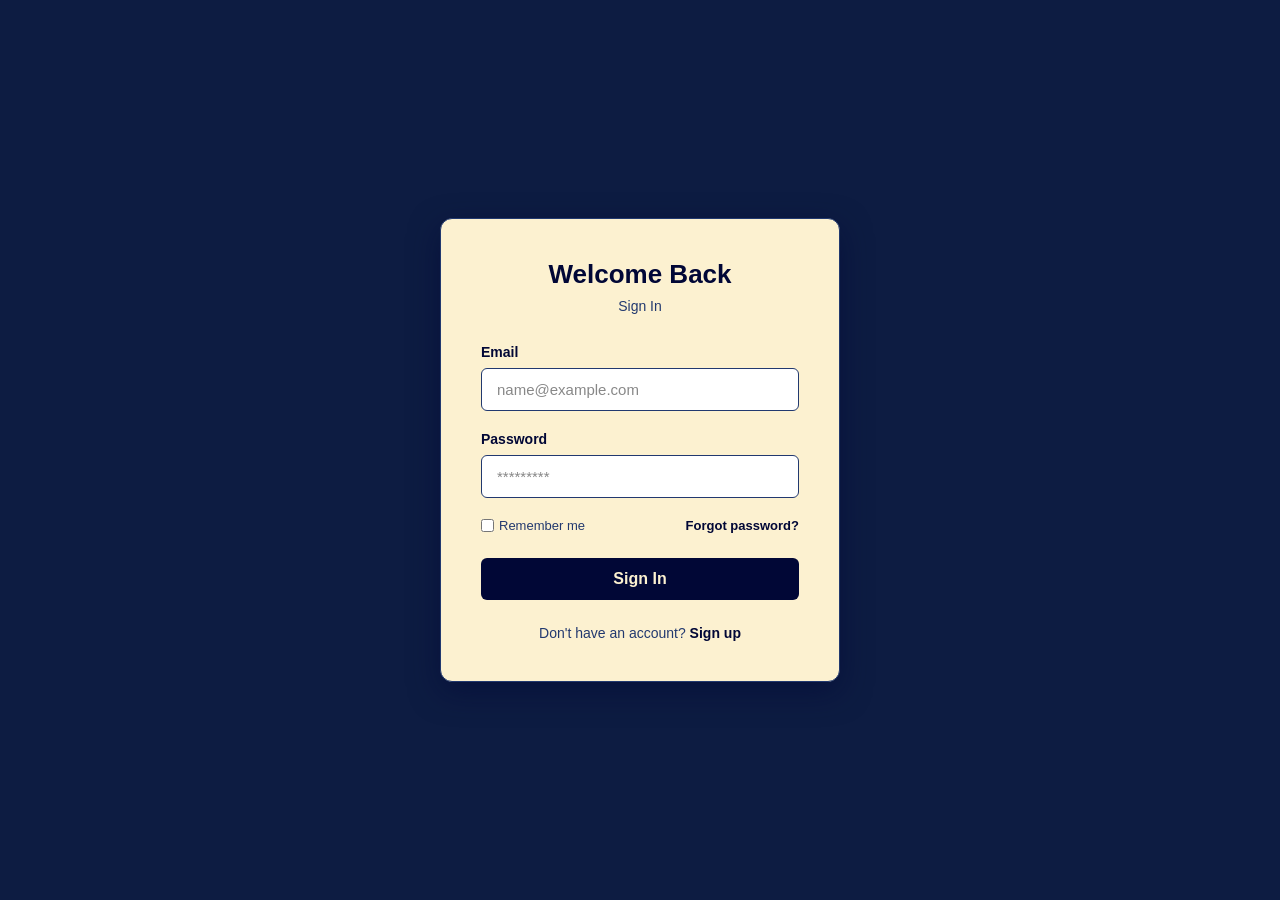
==== login.html @ d39bdec0 "login page update" ====
<!DOCTYPE html>
<html lang="en">
<head>
    <meta charset="UTF-8">
    <meta name="viewport" content="width=device-width, initial-scale=1.0">
    <title>Login page</title>
    <link rel="stylesheet" href="style.css">
</head>
<body>
    <div class="login-container">
    <div class="login-header">
        <h2>Welcome Back</h2>
        <p> Sign In</p>
    </div>
    
    <div class="message"></div>

    <form>
        <div class="input">
            <label for="email">Email</label>
            <input type="email" id="loginEmail" placeholder="name@example.com" required>
        </div>
        
        <div class="input">
            <label for="password">Password</label>
            <input type="password" id="loginPassword" placeholder="*********" required>
        </div>
        
        <div class="options">
            <label>
                <input type="checkbox" id="loginRemember"> Remember me
            </label>
            <a href="#">Forgot password?</a>
        </div>
        
        <button type="submit" class="login-btn">Sign In</button>
    </form>
    
    <div class="register-link">
        Don't have an account? <a href="#">Sign up</a>
    </div>
</div>

    
</body>
</html>
---- style.css ----
* {
    box-sizing: border-box;
    margin: 0;
    padding: 0;
    font-family: Arial, Helvetica, sans-serif;
}

body {
    background-color: #0D1C42;
    display: flex;
    justify-content: center;
    align-items: center;
    height: 100vh;
    color: #0e0e0e;
}

.login-container {
    background-color: #FCF1D0;
    padding: 40px;
    border-radius: 12px;
    box-shadow: 0 10px 30px rgba(1, 7, 54, 0.5);
    width: 100%;
    max-width: 400px;
    border: 1px solid #22396F;
}

.login-header {
    text-align: center;
    margin-bottom: 30px;
}

.login-header h2 {
    color: #010736;
    font-size: 26px;
    margin-bottom: 8px;
    font-weight: bold;
}

.login-header p {
    color: #22396F;
    font-size: 14px;
}

.input {
    margin-bottom: 20px;
}

.input label {
    display: block;
    margin-bottom: 8px;
    color: #010736;
    font-size: 14px;
    font-weight: bold;
}

.input input {
    width: 100%;
    padding: 12px 15px;
    background-color: #ffffff;
    border: 1px solid #22396F;
    border-radius: 6px;
    color: #010736;
    font-size: 15px;
}

.input input::placeholder {
    color: #888888;
}

.input input:focus {
    outline: none;
    border-color: #010736;
    box-shadow: 0 0 5px rgba(1, 7, 54, 0.3);
}

.options {
    display: flex;
    justify-content: space-between;
    align-items: center;
    margin-bottom: 25px;
    font-size: 13px;
    color: #22396F;
}

.options label {
    display: flex;
    align-items: center;
    gap: 5px;
    cursor: pointer;
}



.options a {
    color: #010736;
    text-decoration: none;
    font-weight: bold;
}

.options a:hover {
    text-decoration: underline;
}

.login-btn {
    width: 100%;
    padding: 12px;
    background-color: #010736;
    border: none;
    border-radius: 6px;
    color: #FCF1D0;
    font-size: 16px;
    font-weight: bold;
    cursor: pointer;
    transition: background-color 0.2s;
}

.login-btn:hover {
    background-color: #22396F;
}

.register-link {
    text-align: center;
    margin-top: 25px;
    font-size: 14px;
    color: #22396F;
}

.register-link a {
    color: #010736;
    text-decoration: none;
    font-weight: bold;
}

.register-link a:hover {
    text-decoration: underline;
}
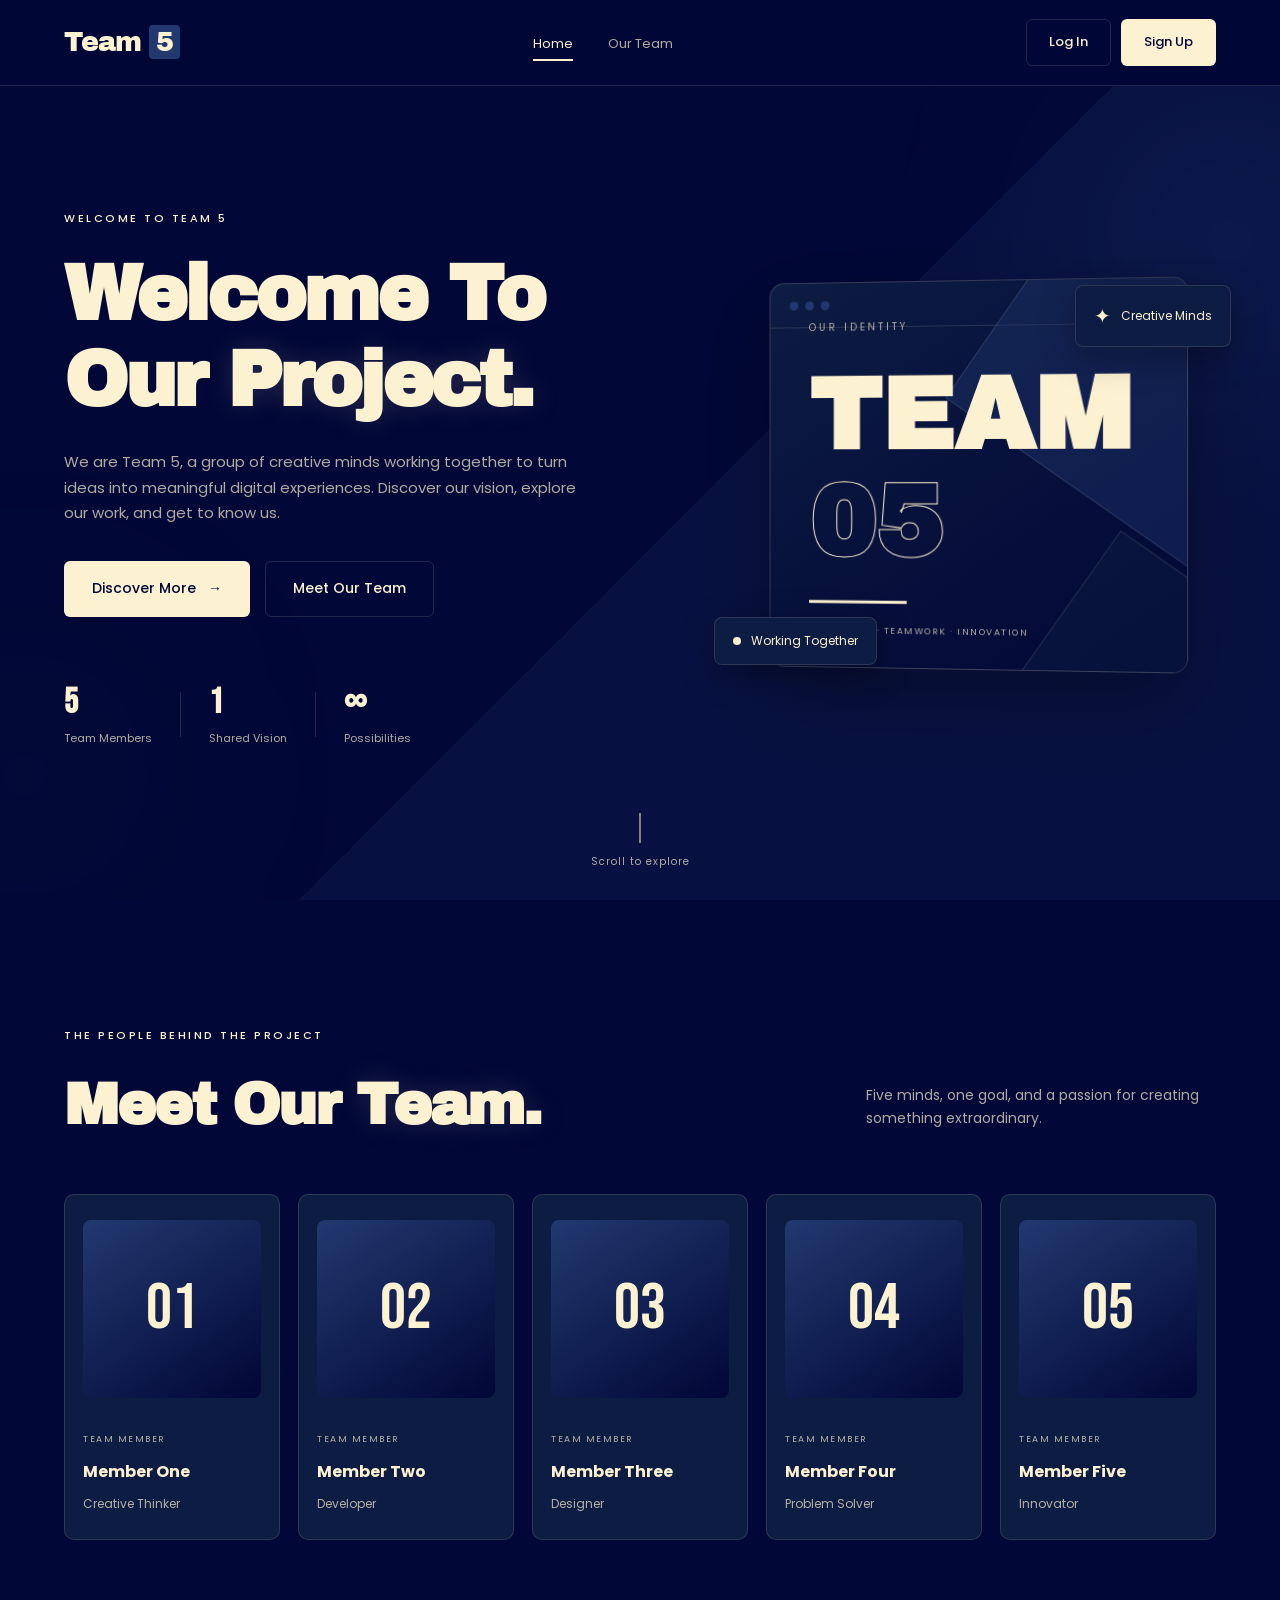
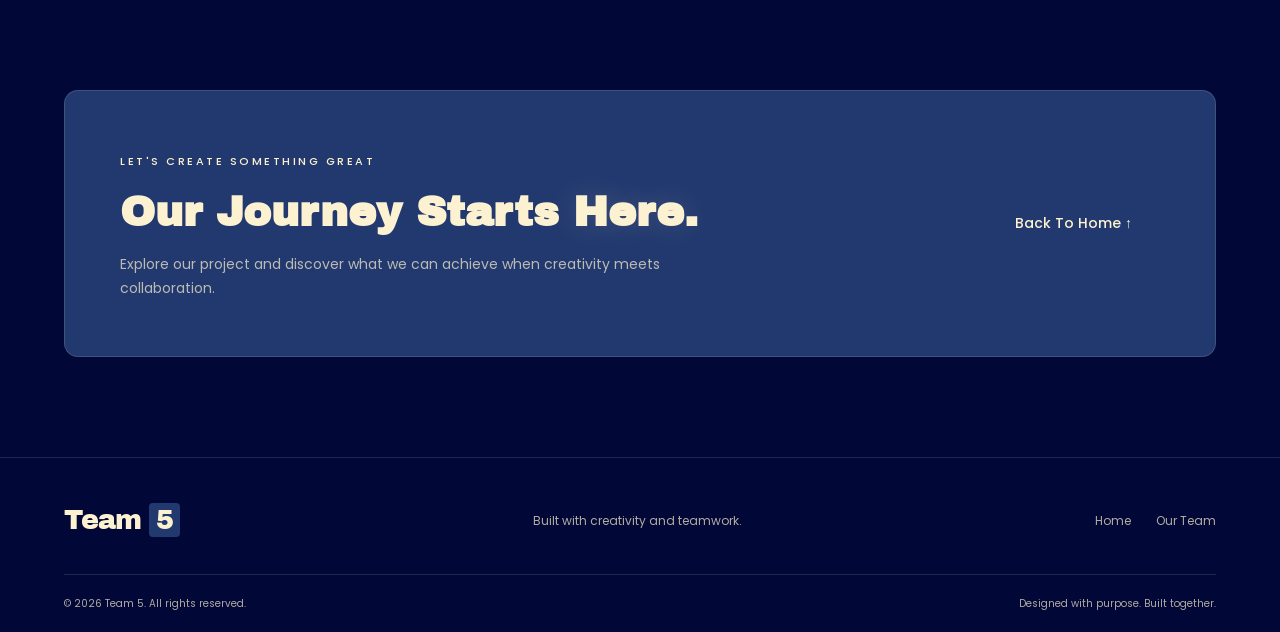
==== commit 8359def4: "Resolve the conflicte" ====
--- a/login.html
+++ b/login.html
@@ -1,46 +1,274 @@
-<!DOCTYPE html>
+
+<!doctype html>
 <html lang="en">
-<head>
-    <meta charset="UTF-8">
-    <meta name="viewport" content="width=device-width, initial-scale=1.0">
-    <title>Login page</title>
-    <link rel="stylesheet" href="style.css">
-</head>
-<body>
-    <div class="login-container">
-    <div class="login-header">
-        <h2>Welcome Back</h2>
-        <p> Sign In</p>
-    </div>
-    
-    <div class="message"></div>
-
-    <form>
-        <div class="input">
-            <label for="email">Email</label>
-            <input type="email" id="loginEmail" placeholder="name@example.com" required>
-        </div>
-        
-        <div class="input">
-            <label for="password">Password</label>
-            <input type="password" id="loginPassword" placeholder="*********" required>
-        </div>
-        
-        <div class="options">
-            <label>
-                <input type="checkbox" id="loginRemember"> Remember me
-            </label>
-            <a href="#">Forgot password?</a>
-        </div>
-        
-        <button type="submit" class="login-btn">Sign In</button>
-    </form>
-    
-    <div class="register-link">
-        Don't have an account? <a href="#">Sign up</a>
-    </div>
-</div>
-
-    
-</body>
+  <head>
+    <meta charset="UTF-8" />
+    <meta name="viewport" content="width=device-width, initial-scale=1.0" />
+
+    <title>Team 5 | Home</title>
+
+    <link rel="preconnect" href="https://fonts.googleapis.com" />
+    <link rel="preconnect" href="https://fonts.gstatic.com" crossorigin />
+
+    <link
+      href="https://fonts.googleapis.com/css2?family=Archivo+Black&family=Bebas+Neue&family=Poppins:wght@300;400;500;600;700&display=swap"
+      rel="stylesheet"
+    />
+
+    <link rel="stylesheet" href="css/style.css" />
+  </head>
+
+  <body>
+    <!-- HEADER -->
+    <header class="header">
+      <nav class="navbar container">
+        <a href="#home" class="logo">
+          Team <span>5</span>
+        </a>
+
+        <ul class="nav-links">
+          <li><a href="#home" class="active">Home</a></li>
+          <li><a href="#team">Our Team</a></li>
+        </ul>
+
+        <div class="nav-buttons">
+          <a href="#" class="btn btn-outline">Log In</a>
+          <a href="#" class="btn btn-primary">Sign Up</a>
+        </div>
+      </nav>
+    </header>
+
+    <!-- MAIN -->
+    <main>
+      <!-- HOME SECTION -->
+      <section class="hero" id="home">
+        <div class="hero-bg-circle circle-one"></div>
+        <div class="hero-bg-circle circle-two"></div>
+
+        <div class="hero-content container">
+          <div class="hero-text">
+            <span class="section-tag">WELCOME TO TEAM 5</span>
+
+            <h1>
+              Welcome To<br />
+              Our <span>Project.</span>
+            </h1>
+
+            <p>
+              We are Team 5, a group of creative minds working together
+              to turn ideas into meaningful digital experiences.
+              Discover our vision, explore our work, and get to know us.
+            </p>
+
+            <div class="hero-actions">
+              <a href="#about" class="btn btn-primary btn-large">
+                Discover More <span>→</span>
+              </a>
+
+              <a href="#team" class="btn btn-outline btn-large">
+                Meet Our Team
+              </a>
+            </div>
+
+            <div class="hero-stats">
+              <div class="stat">
+                <h3>5</h3>
+                <p>Team Members</p>
+              </div>
+
+              <div class="stat-divider"></div>
+
+              <div class="stat">
+                <h3>1</h3>
+                <p>Shared Vision</p>
+              </div>
+
+              <div class="stat-divider"></div>
+
+              <div class="stat">
+                <h3>∞</h3>
+                <p>Possibilities</p>
+              </div>
+            </div>
+          </div>
+
+          <div class="hero-visual">
+            <div class="visual-card">
+              <div class="visual-top">
+                <span></span>
+                <span></span>
+                <span></span>
+              </div>
+
+              <div class="visual-content">
+                <span class="visual-label">OUR IDENTITY</span>
+                <h2>TEAM<br /><span>05</span></h2>
+                <div class="visual-line"></div>
+                <p>CREATIVITY · TEAMWORK · INNOVATION</p>
+              </div>
+
+              <div class="visual-decoration decoration-one"></div>
+              <div class="visual-decoration decoration-two"></div>
+            </div>
+
+            <div class="floating-badge badge-top">
+              <span class="badge-icon">✦</span>
+              Creative Minds
+            </div>
+
+            <div class="floating-badge badge-bottom">
+              <span class="badge-dot"></span>
+              Working Together
+            </div>
+          </div>
+        </div>
+
+        <a href="#about" class="scroll-indicator">
+          <span></span>
+          Scroll to explore
+        </a>
+      </section>
+
+      <!--  ABOUT US SECTION 
+      <section class="about section-padding" id="about">
+        <div class="container">
+          <div class="section-heading">
+            <span class="section-tag">GET TO KNOW US</span>
+            <h2>More Than A Team.<br /><span>A Shared Vision.</span></h2>
+            <p>
+              Every great project starts with a great team.
+              We bring together different perspectives, creative
+              thinking, and a shared passion for building something
+              meaningful.
+            </p>
+          </div>
+
+          <div class="about-grid">
+            <div class="about-main-card">
+              <span class="card-number">01 / WHO WE ARE</span>
+              <div class="about-symbol">✦</div>
+              <h3>We Are Team 5</h3>
+              <p>
+                We are a team of passionate individuals who believe
+                that collaboration and creativity can turn ambitious
+                ideas into real results. Our project represents our
+                skills, dedication, and commitment to learning.
+              </p>
+            </div>
+
+            <div class="about-side-cards">
+              <div class="about-card">
+                <span class="card-number">02 / OUR MISSION</span>
+                <h3>Creating With Purpose.</h3>
+                <p>
+                  To create useful, thoughtful, and engaging digital
+                  experiences through teamwork and innovation.
+                </p>
+              </div>
+
+              <div class="about-card">
+                <span class="card-number">03 / OUR VISION</span>
+                <h3>Building What's Next.</h3>
+                <p>
+                  To grow our skills, embrace new challenges, and
+                  transform our ideas into solutions that matter.
+                </p>
+              </div>
+            </div>
+          </div>
+        </div>
+      </section> -->
+
+      <!-- OUR TEAM SECTION -->
+      <section class="team section-padding" id="team">
+        <div class="container">
+          <div class="team-heading">
+            <div>
+              <span class="section-tag">THE PEOPLE BEHIND THE PROJECT</span>
+              <h2>Meet Our <span>Team.</span></h2>
+            </div>
+
+            <p>
+              Five minds, one goal, and a passion for creating
+              something extraordinary.
+            </p>
+          </div>
+
+          <div class="team-grid">
+            <div class="team-card">
+              <div class="team-avatar">01</div>
+              <span class="team-role">TEAM MEMBER</span>
+              <h3>Member One</h3>
+              <p>Creative Thinker</p>
+            </div>
+
+            <div class="team-card">
+              <div class="team-avatar">02</div>
+              <span class="team-role">TEAM MEMBER</span>
+              <h3>Member Two</h3>
+              <p>Developer</p>
+            </div>
+
+            <div class="team-card">
+              <div class="team-avatar">03</div>
+              <span class="team-role">TEAM MEMBER</span>
+              <h3>Member Three</h3>
+              <p>Designer</p>
+            </div>
+
+            <div class="team-card">
+              <div class="team-avatar">04</div>
+              <span class="team-role">TEAM MEMBER</span>
+              <h3>Member Four</h3>
+              <p>Problem Solver</p>
+            </div>
+
+            <div class="team-card">
+              <div class="team-avatar">05</div>
+              <span class="team-role">TEAM MEMBER</span>
+              <h3>Member Five</h3>
+              <p>Innovator</p>
+            </div>
+          </div>
+        </div>
+      </section>
+
+      <!-- CALL TO ACTION -->
+      <section class="cta-section">
+        <div class="container cta-box">
+          <div>
+            <span class="section-tag">LET'S CREATE SOMETHING GREAT</span>
+            <h2>Our Journey Starts <span>Here.</span></h2>
+            <p>
+              Explore our project and discover what we can achieve
+              when creativity meets collaboration.
+            </p>
+          </div>
+
+          <a href="#home" class="btn btn-light btn-large">
+            Back To Home ↑
+          </a>
+        </div>
+      </section>
+    </main>
+
+    <!-- FOOTER -->
+    <footer class="footer">
+      <div class="container footer-content">
+        <a href="#home" class="logo">Team <span>5</span></a>
+
+        <p>Built with creativity and teamwork.</p>
+
+        <div class="footer-links">
+          <a href="#home">Home</a>
+          <a href="#team">Our Team</a>
+        </div>
+      </div>
+
+      <div class="container footer-bottom">
+        <p>© 2026 Team 5. All rights reserved.</p>
+        <p>Designed with purpose. Built together.</p>
+      </div>
+    </footer>
+  </body>
 </html>
--- a/css/style.css
+++ b/css/style.css
@@ -0,0 +1,959 @@
+
+/* ==============================
+   TEAM 5 — DESIGN SYSTEM
+============================== */
+
+:root {
+  --bg-color: #010736;
+  --second-color: #0d1c42;
+  --third-color: #22396f;
+  --font-color: #fcf1d0;
+
+  --border-color: rgba(252, 241, 208, 0.13);
+  --muted-color: rgba(252, 241, 208, 0.7);
+  --transition: 0.3s ease;
+}
+
+/* RESET */
+
+* {
+  margin: 0;
+  padding: 0;
+  box-sizing: border-box;
+  scroll-behavior: smooth;
+}
+
+body {
+  background: var(--bg-color);
+  color: var(--font-color);
+  font-family: "Poppins", sans-serif;
+  line-height: 1.7;
+  overflow-x: hidden;
+}
+
+a {
+  text-decoration: none;
+  color: inherit;
+}
+
+ul {
+  list-style: none;
+}
+
+.container {
+  width: min(1200px, 90%);
+  margin: 0 auto;
+}
+
+.section-padding {
+  padding: 120px 0;
+}
+
+/* ==============================
+   BUTTONS
+============================== */
+
+.btn {
+  display: inline-flex;
+  align-items: center;
+  justify-content: center;
+  gap: 12px;
+  padding: 11px 22px;
+  border: 1px solid transparent;
+  border-radius: 6px;
+  font-size: 13px;
+  font-weight: 500;
+  cursor: pointer;
+  transition: var(--transition);
+}
+
+.btn-primary {
+  background: var(--font-color);
+  color: var(--bg-color);
+}
+
+.btn-primary:hover {
+  background: var(--third-color);
+  color: var(--font-color);
+  border-color: var(--font-color);
+  transform: translateY(-3px);
+  box-shadow: 0 8px 25px rgba(0, 0, 0, 0.25);
+}
+
+.btn-outline {
+  border-color: var(--border-color);
+  color: var(--font-color);
+}
+
+.btn-outline:hover {
+  background: var(--third-color);
+  border-color: var(--font-color);
+  transform: translateY(-3px);
+}
+
+.btn-large {
+  padding: 15px 27px;
+  font-size: 14px;
+}
+
+/* ==============================
+   HEADER & NAVIGATION
+============================== */
+
+.header {
+  position: fixed;
+  top: 0;
+  left: 0;
+  width: 100%;
+  z-index: 1000;
+  background: rgba(1, 7, 54, 0.92);
+  backdrop-filter: blur(15px);
+  border-bottom: 1px solid var(--border-color);
+}
+
+.navbar {
+  min-height: 85px;
+  display: flex;
+  justify-content: space-between;
+  align-items: center;
+  gap: 30px;
+}
+
+.logo {
+  font-family: "Archivo Black", sans-serif;
+  font-size: 27px;
+  white-space: nowrap;
+  letter-spacing: -1px;
+}
+
+.logo span {
+  color: var(--font-color);
+  background: var(--third-color);
+  padding: 2px 7px;
+  border-radius: 4px;
+}
+
+.nav-links {
+  display: flex;
+  align-items: center;
+  gap: 35px;
+}
+
+.nav-links a {
+  font-size: 13px;
+  color: var(--muted-color);
+  transition: var(--transition);
+  position: relative;
+}
+
+.nav-links a::after {
+  content: "";
+  position: absolute;
+  bottom: -8px;
+  left: 0;
+  width: 0;
+  height: 2px;
+  background: var(--font-color);
+  transition: var(--transition);
+}
+
+.nav-links a:hover,
+.nav-links a.active {
+  color: var(--font-color);
+}
+
+.nav-links a:hover::after,
+.nav-links a.active::after {
+  width: 100%;
+}
+
+.nav-buttons {
+  display: flex;
+  gap: 10px;
+}
+
+/* ==============================
+   HOME / HERO
+============================== */
+
+.hero {
+  min-height: 100vh;
+  padding: 150px 0 100px;
+  display: flex;
+  align-items: center;
+  position: relative;
+  overflow: hidden;
+  background:
+    linear-gradient(
+      135deg,
+      transparent 55%,
+      rgba(34, 57, 111, 0.2) 55%
+    ),
+    var(--bg-color);
+}
+
+.hero-content {
+  display: grid;
+  grid-template-columns: 1.1fr 0.9fr;
+  align-items: center;
+  gap: 80px;
+  position: relative;
+  z-index: 2;
+}
+
+.section-tag {
+  display: inline-block;
+  font-size: 11px;
+  font-weight: 500;
+  letter-spacing: 2.5px;
+  color: var(--font-color);
+  text-transform: uppercase;
+  margin-bottom: 25px;
+}
+
+.hero h1 {
+  font-family: "Archivo Black", sans-serif;
+  font-size: clamp(45px, 6vw, 78px);
+  line-height: 1.12;
+  letter-spacing: -3px;
+  margin-bottom: 25px;
+}
+
+.hero h1 span,
+.section-heading h2 span,
+.team-heading h2 span,
+.cta-box h2 span {
+  color: var(--font-color);
+  text-shadow: 0 0 30px rgba(252, 241, 208, 0.15);
+}
+
+.hero-text > p {
+  max-width: 520px;
+  font-size: 15px;
+  color: var(--muted-color);
+  margin-bottom: 35px;
+}
+
+.hero-actions {
+  display: flex;
+  flex-wrap: wrap;
+  gap: 15px;
+}
+
+.hero-stats {
+  display: flex;
+  align-items: center;
+  gap: 28px;
+  margin-top: 65px;
+}
+
+.stat h3 {
+  font-family: "Bebas Neue", sans-serif;
+  font-size: 35px;
+  line-height: 1.2;
+  letter-spacing: 1px;
+}
+
+.stat p {
+  color: var(--muted-color);
+  font-size: 11px;
+  margin-top: 5px;
+}
+
+.stat-divider {
+  width: 1px;
+  height: 45px;
+  background: var(--border-color);
+}
+
+/* ==============================
+   HERO VISUAL
+============================== */
+
+.hero-visual {
+  min-height: 450px;
+  display: flex;
+  align-items: center;
+  justify-content: center;
+  position: relative;
+}
+
+.visual-card {
+  width: 100%;
+  max-width: 420px;
+  height: 390px;
+  background: linear-gradient(
+    145deg,
+    var(--second-color),
+    var(--bg-color)
+  );
+  border: 1px solid rgba(252, 241, 208, 0.2);
+  border-radius: 15px;
+  position: relative;
+  overflow: hidden;
+  box-shadow: 0 30px 80px rgba(0, 0, 0, 0.3);
+  transform: perspective(1000px) rotateY(-5deg);
+}
+
+.visual-top {
+  height: 45px;
+  border-bottom: 1px solid var(--border-color);
+  display: flex;
+  align-items: center;
+  gap: 7px;
+  padding: 0 20px;
+}
+
+.visual-top span {
+  width: 9px;
+  height: 9px;
+  border-radius: 50%;
+  background: var(--third-color);
+}
+
+.visual-content {
+  position: absolute;
+  top: 50%;
+  left: 40px;
+  transform: translateY(-50%);
+  z-index: 2;
+}
+
+.visual-label {
+  font-size: 10px;
+  letter-spacing: 3px;
+  color: var(--muted-color);
+}
+
+.visual-content h2 {
+  font-family: "Archivo Black", sans-serif;
+  font-size: clamp(65px, 8vw, 105px);
+  line-height: 1.05;
+  margin: 25px 0;
+}
+
+.visual-content h2 span {
+  color: var(--font-color);
+  -webkit-text-stroke: 1px var(--font-color);
+  color: transparent;
+}
+
+.visual-line {
+  width: 100px;
+  height: 3px;
+  background: var(--font-color);
+  margin-bottom: 20px;
+}
+
+.visual-content p {
+  font-size: 9px;
+  letter-spacing: 1.5px;
+  color: var(--muted-color);
+}
+
+.visual-decoration {
+  position: absolute;
+  border: 1px solid rgba(252, 241, 208, 0.12);
+  transform: rotate(35deg);
+}
+
+.decoration-one {
+  width: 300px;
+  height: 300px;
+  right: -120px;
+  top: -70px;
+  background: rgba(34, 57, 111, 0.4);
+}
+
+.decoration-two {
+  width: 200px;
+  height: 200px;
+  right: -60px;
+  bottom: -100px;
+  background: rgba(13, 28, 66, 0.5);
+}
+
+.floating-badge {
+  position: absolute;
+  background: var(--second-color);
+  border: 1px solid var(--border-color);
+  border-radius: 8px;
+  padding: 13px 18px;
+  font-size: 12px;
+  display: flex;
+  align-items: center;
+  gap: 10px;
+  box-shadow: 0 10px 35px rgba(0, 0, 0, 0.3);
+}
+
+.badge-top {
+  top: 35px;
+  right: -15px;
+}
+
+.badge-bottom {
+  bottom: 35px;
+  left: -20px;
+}
+
+.badge-icon {
+  font-size: 20px;
+}
+
+.badge-dot {
+  width: 8px;
+  height: 8px;
+  background: var(--font-color);
+  border-radius: 50%;
+}
+
+.hero-bg-circle {
+  position: absolute;
+  border-radius: 50%;
+  filter: blur(100px);
+  opacity: 0.25;
+  pointer-events: none;
+}
+
+.circle-one {
+  width: 300px;
+  height: 300px;
+  background: var(--third-color);
+  top: 10%;
+  right: -100px;
+}
+
+.circle-two {
+  width: 250px;
+  height: 250px;
+  background: var(--second-color);
+  bottom: 0;
+  left: -100px;
+}
+
+.scroll-indicator {
+  position: absolute;
+  bottom: 30px;
+  left: 50%;
+  transform: translateX(-50%);
+  font-size: 10px;
+  letter-spacing: 1px;
+  color: var(--muted-color);
+  display: flex;
+  flex-direction: column;
+  align-items: center;
+  gap: 10px;
+}
+
+.scroll-indicator span {
+  width: 1px;
+  height: 30px;
+  background: var(--font-color);
+}
+
+/* ==============================
+   ABOUT US
+============================== */
+
+.about {
+  background: var(--second-color);
+  position: relative;
+}
+
+.section-heading {
+  max-width: 720px;
+  margin-bottom: 65px;
+}
+
+.section-heading h2,
+.team-heading h2 {
+  font-family: "Archivo Black", sans-serif;
+  font-size: clamp(35px, 5vw, 58px);
+  line-height: 1.2;
+  letter-spacing: -2px;
+  margin-bottom: 25px;
+}
+
+.section-heading > p {
+  max-width: 650px;
+  color: var(--muted-color);
+  font-size: 15px;
+}
+
+.about-grid {
+  display: grid;
+  grid-template-columns: 1fr 1fr;
+  gap: 25px;
+}
+
+.about-main-card,
+.about-card {
+  background: var(--bg-color);
+  border: 1px solid var(--border-color);
+  border-radius: 12px;
+  padding: 40px;
+  transition: var(--transition);
+}
+
+.about-main-card {
+  display: flex;
+  flex-direction: column;
+  justify-content: center;
+  min-height: 390px;
+}
+
+.card-number {
+  font-size: 10px;
+  letter-spacing: 2px;
+  color: var(--muted-color);
+}
+
+.about-symbol {
+  width: 65px;
+  height: 65px;
+  border-radius: 12px;
+  background: var(--third-color);
+  display: grid;
+  place-items: center;
+  font-size: 30px;
+  margin: 35px 0 25px;
+}
+
+.about-main-card h3,
+.about-card h3 {
+  font-size: 25px;
+  margin-bottom: 15px;
+}
+
+.about-main-card p,
+.about-card p {
+  color: var(--muted-color);
+  font-size: 14px;
+}
+
+.about-side-cards {
+  display: flex;
+  flex-direction: column;
+  gap: 25px;
+}
+
+.about-card {
+  flex: 1;
+}
+
+.about-card h3 {
+  margin-top: 25px;
+}
+
+.about-main-card:hover,
+.about-card:hover {
+  border-color: rgba(252, 241, 208, 0.4);
+  transform: translateY(-5px);
+}
+
+/* ==============================
+   OUR TEAM
+============================== */
+
+.team {
+  background: var(--bg-color);
+}
+
+.team-heading {
+  display: flex;
+  align-items: flex-end;
+  justify-content: space-between;
+  gap: 40px;
+  margin-bottom: 55px;
+}
+
+.team-heading h2 {
+  margin-bottom: 0;
+}
+
+.team-heading > p {
+  max-width: 350px;
+  color: var(--muted-color);
+  font-size: 14px;
+  margin-bottom: 8px;
+}
+
+.team-grid {
+  display: grid;
+  grid-template-columns: repeat(5, 1fr);
+  gap: 18px;
+}
+
+.team-card {
+  background: var(--second-color);
+  border: 1px solid var(--border-color);
+  border-radius: 10px;
+  padding: 25px 18px;
+  transition: var(--transition);
+}
+
+.team-card:hover {
+  transform: translateY(-8px);
+  border-color: var(--font-color);
+  background: var(--third-color);
+}
+
+.team-avatar {
+  width: 100%;
+  aspect-ratio: 1;
+  max-height: 180px;
+  border-radius: 8px;
+  background: linear-gradient(
+    145deg,
+    var(--third-color),
+    var(--bg-color)
+  );
+  display: grid;
+  place-items: center;
+  font-family: "Bebas Neue", sans-serif;
+  font-size: 65px;
+  color: var(--font-color);
+  margin-bottom: 25px;
+}
+
+.team-role {
+  color: var(--muted-color);
+  font-size: 9px;
+  letter-spacing: 1.5px;
+}
+
+.team-card h3 {
+  font-size: 16px;
+  margin: 8px 0;
+}
+
+.team-card p {
+  font-size: 12px;
+  color: var(--muted-color);
+}
+
+/* ==============================
+   CALL TO ACTION
+============================== */
+
+.cta-section {
+  padding: 30px 0 100px;
+  background: var(--bg-color);
+}
+
+.cta-box {
+  background: var(--third-color);
+  border: 1px solid var(--border-color);
+  border-radius: 14px;
+  padding: 55px;
+  display: flex;
+  align-items: center;
+  justify-content: space-between;
+  gap: 35px;
+}
+
+.cta-box .section-tag {
+  margin-bottom: 15px;
+}
+
+.cta-box h2 {
+  font-family: "Archivo Black", sans-serif;
+  font-size: clamp(28px, 4vw, 42px);
+  line-height: 1.25;
+  margin-bottom: 15px;
+}
+
+.cta-box p {
+  max-width: 550px;
+  color: var(--muted-color);
+  font-size: 14px;
+}
+
+/* ==============================
+   FOOTER
+============================== */
+
+.footer {
+  background: var(--bg-color);
+  border-top: 1px solid var(--border-color);
+  padding: 40px 0 20px;
+}
+
+.footer-content {
+  display: flex;
+  align-items: center;
+  justify-content: space-between;
+  gap: 25px;
+  padding-bottom: 30px;
+}
+
+.footer-content > p {
+  font-size: 12px;
+  color: var(--muted-color);
+}
+
+.footer-links {
+  display: flex;
+  gap: 25px;
+}
+
+.footer-links a {
+  font-size: 12px;
+  color: var(--muted-color);
+  transition: var(--transition);
+}
+
+.footer-links a:hover {
+  color: var(--font-color);
+}
+
+.footer-bottom {
+  border-top: 1px solid var(--border-color);
+  padding-top: 20px;
+  display: flex;
+  justify-content: space-between;
+  gap: 20px;
+}
+
+.footer-bottom p {
+  font-size: 10px;
+  color: var(--muted-color);
+}
+
+/* ==============================
+   RESPONSIVE DESIGN
+============================== */
+
+@media (max-width: 1000px) {
+  .hero-content {
+    gap: 40px;
+  }
+
+  .team-grid {
+    grid-template-columns: repeat(3, 1fr);
+  }
+
+  .team-card:last-child {
+    grid-column: auto;
+  }
+
+  .hero-visual {
+    min-height: 380px;
+  }
+
+  .visual-card {
+    height: 340px;
+  }
+
+  .floating-badge {
+    font-size: 10px;
+    padding: 10px 12px;
+  }
+}
+
+@media (max-width: 768px) {
+  .section-padding {
+    padding: 85px 0;
+  }
+
+  .navbar {
+    min-height: 75px;
+    flex-wrap: wrap;
+    padding: 15px 0;
+    gap: 20px;
+  }
+
+  .nav-links {
+    order: 3;
+    width: 100%;
+    justify-content: center;
+    gap: 30px;
+    padding: 10px 0 5px;
+  }
+
+  .nav-buttons {
+    margin-left: auto;
+  }
+
+  .hero {
+    padding: 180px 0 90px;
+  }
+
+  .hero-content {
+    grid-template-columns: 1fr;
+    text-align: center;
+    gap: 40px;
+  }
+
+  .hero-text > p {
+    margin-left: auto;
+    margin-right: auto;
+  }
+
+  .hero-actions,
+  .hero-stats {
+    justify-content: center;
+  }
+
+  .hero h1 {
+    letter-spacing: -2px;
+  }
+
+  .hero-visual {
+    width: 100%;
+    max-width: 500px;
+    margin: 0 auto;
+  }
+
+  .visual-card {
+    transform: none;
+  }
+
+  .badge-top {
+    right: 0;
+  }
+
+  .badge-bottom {
+    left: 0;
+  }
+
+  .scroll-indicator {
+    display: none;
+  }
+
+  .about-grid {
+    grid-template-columns: 1fr;
+  }
+
+  .team-heading {
+    align-items: flex-start;
+    flex-direction: column;
+    gap: 20px;
+  }
+
+  .team-grid {
+    grid-template-columns: repeat(2, 1fr);
+  }
+
+  .cta-box {
+    flex-direction: column;
+    align-items: flex-start;
+    padding: 35px;
+  }
+
+  .footer-content {
+    flex-wrap: wrap;
+  }
+}
+
+@media (max-width: 480px) {
+  .container {
+    width: 90%;
+  }
+
+  .logo {
+    font-size: 22px;
+  }
+
+  .nav-buttons {
+    gap: 6px;
+  }
+
+  .nav-buttons .btn {
+    padding: 9px 12px;
+    font-size: 11px;
+  }
+
+  .nav-links {
+    gap: 22px;
+  }
+
+  .nav-links a {
+    font-size: 12px;
+  }
+
+  .hero h1 {
+    font-size: 42px;
+  }
+
+  .hero-text > p {
+    font-size: 13px;
+  }
+
+  .hero-actions {
+    flex-direction: column;
+  }
+
+  .hero-actions .btn {
+    width: 100%;
+  }
+
+  .hero-stats {
+    gap: 15px;
+    margin-top: 45px;
+  }
+
+  .stat h3 {
+    font-size: 29px;
+  }
+
+  .stat p {
+    font-size: 9px;
+  }
+
+  .visual-card {
+    height: 300px;
+  }
+
+  .visual-content {
+    left: 25px;
+  }
+
+  .visual-content h2 {
+    font-size: 75px;
+  }
+
+  .floating-badge {
+    font-size: 9px;
+  }
+
+  .about-main-card,
+  .about-card {
+    padding: 25px;
+  }
+
+  .team-grid {
+    grid-template-columns: 1fr 1fr;
+    gap: 12px;
+  }
+
+  .team-card {
+    padding: 15px;
+  }
+
+  .team-avatar {
+    font-size: 48px;
+  }
+
+  .team-card h3 {
+    font-size: 14px;
+  }
+
+  .cta-box {
+    padding: 25px;
+  }
+
+  .footer-content {
+    flex-direction: column;
+    align-items: flex-start;
+  }
+
+  .footer-links {
+    gap: 18px;
+  }
+
+  .footer-bottom {
+    flex-direction: column;
+    gap: 8px;
+  }
+}
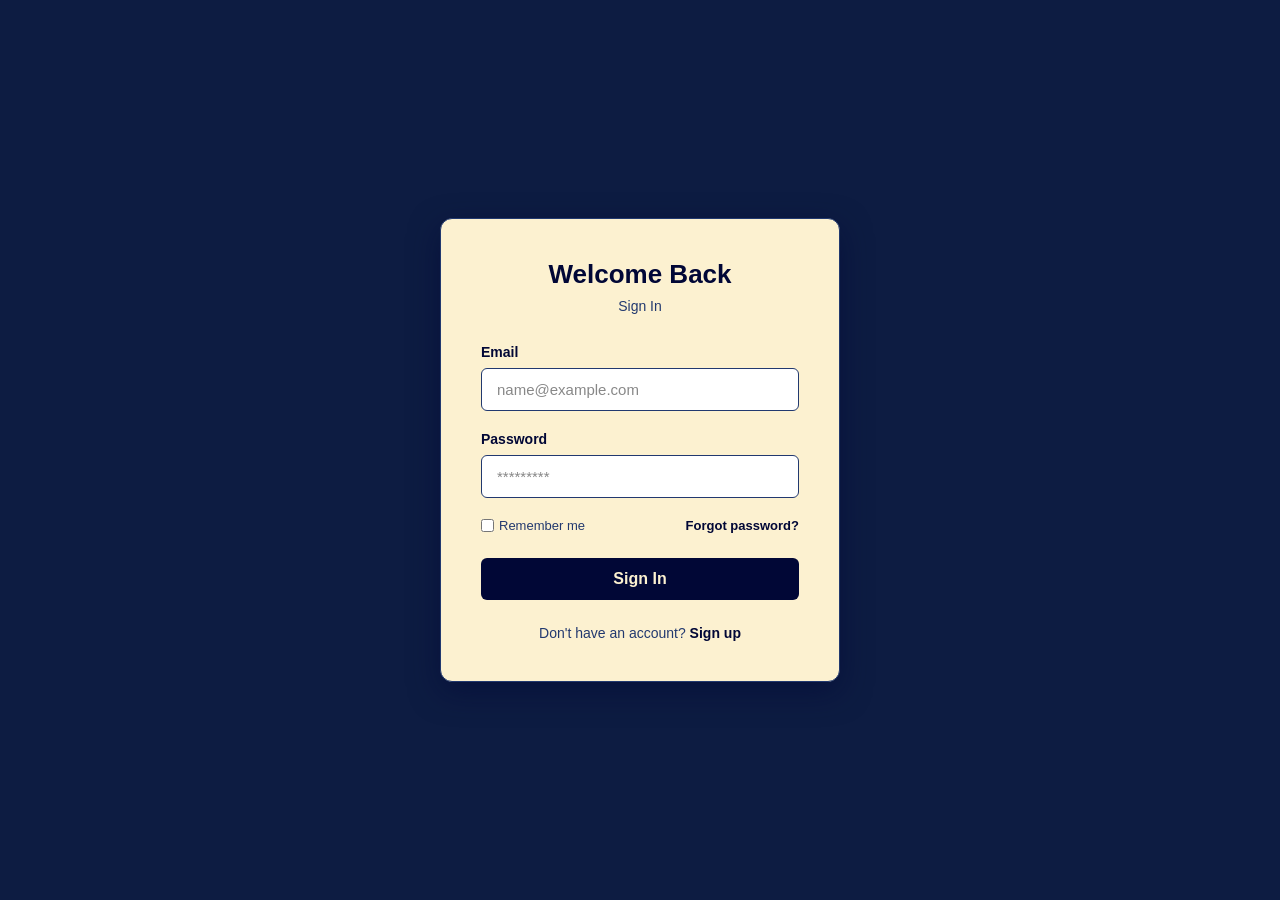
==== commit 1581c9bc: "continue with script" ====
--- a/login.html
+++ b/login.html
@@ -1,274 +1,46 @@
+<!DOCTYPE html>
+<html lang="en">
+<head>
+    <meta charset="UTF-8">
+    <meta name="viewport" content="width=device-width, initial-scale=1.0">
+    <title>Login page</title>
+    <link rel="stylesheet" href="style.css">
+</head>
+<body>
+    <div class="login-container">
+    <div class="login-header">
+        <h2>Welcome Back</h2>
+        <p> Sign In</p>
+    </div>
+    
+    <div class="message"></div>
 
-<!doctype html>
-<html lang="en">
-  <head>
-    <meta charset="UTF-8" />
-    <meta name="viewport" content="width=device-width, initial-scale=1.0" />
+    <form>
+        <div class="input">
+            <label for="email">Email</label>
+            <input type="email" id="loginEmail" placeholder="name@example.com" required>
+        </div>
+        
+        <div class="input">
+            <label for="password">Password</label>
+            <input type="password" id="loginPassword" placeholder="*********" required>
+        </div>
+        
+        <div class="options">
+            <label>
+                <input type="checkbox" id="loginRemember"> Remember me
+            </label>
+            <a href="#">Forgot password?</a>
+        </div>
+        
+        <button type="submit" class="login-btn">Sign In</button>
+    </form>
+    
+    <div class="register-link">
+        Don't have an account? <a href="#">Sign up</a>
+    </div>
+</div>
 
-    <title>Team 5 | Home</title>
-
-    <link rel="preconnect" href="https://fonts.googleapis.com" />
-    <link rel="preconnect" href="https://fonts.gstatic.com" crossorigin />
-
-    <link
-      href="https://fonts.googleapis.com/css2?family=Archivo+Black&family=Bebas+Neue&family=Poppins:wght@300;400;500;600;700&display=swap"
-      rel="stylesheet"
-    />
-
-    <link rel="stylesheet" href="css/style.css" />
-  </head>
-
-  <body>
-    <!-- HEADER -->
-    <header class="header">
-      <nav class="navbar container">
-        <a href="#home" class="logo">
-          Team <span>5</span>
-        </a>
-
-        <ul class="nav-links">
-          <li><a href="#home" class="active">Home</a></li>
-          <li><a href="#team">Our Team</a></li>
-        </ul>
-
-        <div class="nav-buttons">
-          <a href="#" class="btn btn-outline">Log In</a>
-          <a href="#" class="btn btn-primary">Sign Up</a>
-        </div>
-      </nav>
-    </header>
-
-    <!-- MAIN -->
-    <main>
-      <!-- HOME SECTION -->
-      <section class="hero" id="home">
-        <div class="hero-bg-circle circle-one"></div>
-        <div class="hero-bg-circle circle-two"></div>
-
-        <div class="hero-content container">
-          <div class="hero-text">
-            <span class="section-tag">WELCOME TO TEAM 5</span>
-
-            <h1>
-              Welcome To<br />
-              Our <span>Project.</span>
-            </h1>
-
-            <p>
-              We are Team 5, a group of creative minds working together
-              to turn ideas into meaningful digital experiences.
-              Discover our vision, explore our work, and get to know us.
-            </p>
-
-            <div class="hero-actions">
-              <a href="#about" class="btn btn-primary btn-large">
-                Discover More <span>→</span>
-              </a>
-
-              <a href="#team" class="btn btn-outline btn-large">
-                Meet Our Team
-              </a>
-            </div>
-
-            <div class="hero-stats">
-              <div class="stat">
-                <h3>5</h3>
-                <p>Team Members</p>
-              </div>
-
-              <div class="stat-divider"></div>
-
-              <div class="stat">
-                <h3>1</h3>
-                <p>Shared Vision</p>
-              </div>
-
-              <div class="stat-divider"></div>
-
-              <div class="stat">
-                <h3>∞</h3>
-                <p>Possibilities</p>
-              </div>
-            </div>
-          </div>
-
-          <div class="hero-visual">
-            <div class="visual-card">
-              <div class="visual-top">
-                <span></span>
-                <span></span>
-                <span></span>
-              </div>
-
-              <div class="visual-content">
-                <span class="visual-label">OUR IDENTITY</span>
-                <h2>TEAM<br /><span>05</span></h2>
-                <div class="visual-line"></div>
-                <p>CREATIVITY · TEAMWORK · INNOVATION</p>
-              </div>
-
-              <div class="visual-decoration decoration-one"></div>
-              <div class="visual-decoration decoration-two"></div>
-            </div>
-
-            <div class="floating-badge badge-top">
-              <span class="badge-icon">✦</span>
-              Creative Minds
-            </div>
-
-            <div class="floating-badge badge-bottom">
-              <span class="badge-dot"></span>
-              Working Together
-            </div>
-          </div>
-        </div>
-
-        <a href="#about" class="scroll-indicator">
-          <span></span>
-          Scroll to explore
-        </a>
-      </section>
-
-      <!--  ABOUT US SECTION 
-      <section class="about section-padding" id="about">
-        <div class="container">
-          <div class="section-heading">
-            <span class="section-tag">GET TO KNOW US</span>
-            <h2>More Than A Team.<br /><span>A Shared Vision.</span></h2>
-            <p>
-              Every great project starts with a great team.
-              We bring together different perspectives, creative
-              thinking, and a shared passion for building something
-              meaningful.
-            </p>
-          </div>
-
-          <div class="about-grid">
-            <div class="about-main-card">
-              <span class="card-number">01 / WHO WE ARE</span>
-              <div class="about-symbol">✦</div>
-              <h3>We Are Team 5</h3>
-              <p>
-                We are a team of passionate individuals who believe
-                that collaboration and creativity can turn ambitious
-                ideas into real results. Our project represents our
-                skills, dedication, and commitment to learning.
-              </p>
-            </div>
-
-            <div class="about-side-cards">
-              <div class="about-card">
-                <span class="card-number">02 / OUR MISSION</span>
-                <h3>Creating With Purpose.</h3>
-                <p>
-                  To create useful, thoughtful, and engaging digital
-                  experiences through teamwork and innovation.
-                </p>
-              </div>
-
-              <div class="about-card">
-                <span class="card-number">03 / OUR VISION</span>
-                <h3>Building What's Next.</h3>
-                <p>
-                  To grow our skills, embrace new challenges, and
-                  transform our ideas into solutions that matter.
-                </p>
-              </div>
-            </div>
-          </div>
-        </div>
-      </section> -->
-
-      <!-- OUR TEAM SECTION -->
-      <section class="team section-padding" id="team">
-        <div class="container">
-          <div class="team-heading">
-            <div>
-              <span class="section-tag">THE PEOPLE BEHIND THE PROJECT</span>
-              <h2>Meet Our <span>Team.</span></h2>
-            </div>
-
-            <p>
-              Five minds, one goal, and a passion for creating
-              something extraordinary.
-            </p>
-          </div>
-
-          <div class="team-grid">
-            <div class="team-card">
-              <div class="team-avatar">01</div>
-              <span class="team-role">TEAM MEMBER</span>
-              <h3>Member One</h3>
-              <p>Creative Thinker</p>
-            </div>
-
-            <div class="team-card">
-              <div class="team-avatar">02</div>
-              <span class="team-role">TEAM MEMBER</span>
-              <h3>Member Two</h3>
-              <p>Developer</p>
-            </div>
-
-            <div class="team-card">
-              <div class="team-avatar">03</div>
-              <span class="team-role">TEAM MEMBER</span>
-              <h3>Member Three</h3>
-              <p>Designer</p>
-            </div>
-
-            <div class="team-card">
-              <div class="team-avatar">04</div>
-              <span class="team-role">TEAM MEMBER</span>
-              <h3>Member Four</h3>
-              <p>Problem Solver</p>
-            </div>
-
-            <div class="team-card">
-              <div class="team-avatar">05</div>
-              <span class="team-role">TEAM MEMBER</span>
-              <h3>Member Five</h3>
-              <p>Innovator</p>
-            </div>
-          </div>
-        </div>
-      </section>
-
-      <!-- CALL TO ACTION -->
-      <section class="cta-section">
-        <div class="container cta-box">
-          <div>
-            <span class="section-tag">LET'S CREATE SOMETHING GREAT</span>
-            <h2>Our Journey Starts <span>Here.</span></h2>
-            <p>
-              Explore our project and discover what we can achieve
-              when creativity meets collaboration.
-            </p>
-          </div>
-
-          <a href="#home" class="btn btn-light btn-large">
-            Back To Home ↑
-          </a>
-        </div>
-      </section>
-    </main>
-
-    <!-- FOOTER -->
-    <footer class="footer">
-      <div class="container footer-content">
-        <a href="#home" class="logo">Team <span>5</span></a>
-
-        <p>Built with creativity and teamwork.</p>
-
-        <div class="footer-links">
-          <a href="#home">Home</a>
-          <a href="#team">Our Team</a>
-        </div>
-      </div>
-
-      <div class="container footer-bottom">
-        <p>© 2026 Team 5. All rights reserved.</p>
-        <p>Designed with purpose. Built together.</p>
-      </div>
-    </footer>
-  </body>
+    <script src="script.js"></script>
+</body>
 </html>
--- a/style.css
+++ b/style.css
@@ -0,0 +1,136 @@
+* {
+    box-sizing: border-box;
+    margin: 0;
+    padding: 0;
+    font-family: Arial, Helvetica, sans-serif;
+}
+
+body {
+    background-color: #0D1C42;
+    display: flex;
+    justify-content: center;
+    align-items: center;
+    height: 100vh;
+    color: #0e0e0e;
+}
+
+.login-container {
+    background-color: #FCF1D0;
+    padding: 40px;
+    border-radius: 12px;
+    box-shadow: 0 10px 30px rgba(1, 7, 54, 0.5);
+    width: 100%;
+    max-width: 400px;
+    border: 1px solid #22396F;
+}
+
+.login-header {
+    text-align: center;
+    margin-bottom: 30px;
+}
+
+.login-header h2 {
+    color: #010736;
+    font-size: 26px;
+    margin-bottom: 8px;
+    font-weight: bold;
+}
+
+.login-header p {
+    color: #22396F;
+    font-size: 14px;
+}
+
+.input {
+    margin-bottom: 20px;
+}
+
+.input label {
+    display: block;
+    margin-bottom: 8px;
+    color: #010736;
+    font-size: 14px;
+    font-weight: bold;
+}
+
+.input input {
+    width: 100%;
+    padding: 12px 15px;
+    background-color: #ffffff;
+    border: 1px solid #22396F;
+    border-radius: 6px;
+    color: #010736;
+    font-size: 15px;
+}
+
+.input input::placeholder {
+    color: #888888;
+}
+
+.input input:focus {
+    outline: none;
+    border-color: #010736;
+    box-shadow: 0 0 5px rgba(1, 7, 54, 0.3);
+}
+
+.options {
+    display: flex;
+    justify-content: space-between;
+    align-items: center;
+    margin-bottom: 25px;
+    font-size: 13px;
+    color: #22396F;
+}
+
+.options label {
+    display: flex;
+    align-items: center;
+    gap: 5px;
+    cursor: pointer;
+}
+
+
+
+.options a {
+    color: #010736;
+    text-decoration: none;
+    font-weight: bold;
+}
+
+.options a:hover {
+    text-decoration: underline;
+}
+
+.login-btn {
+    width: 100%;
+    padding: 12px;
+    background-color: #010736;
+    border: none;
+    border-radius: 6px;
+    color: #FCF1D0;
+    font-size: 16px;
+    font-weight: bold;
+    cursor: pointer;
+    transition: background-color 0.2s;
+}
+
+.login-btn:hover {
+    background-color: #22396F;
+}
+
+.register-link {
+    text-align: center;
+    margin-top: 25px;
+    font-size: 14px;
+    color: #22396F;
+}
+
+.register-link a {
+    color: #010736;
+    text-decoration: none;
+    font-weight: bold;
+}
+
+.register-link a:hover {
+    text-decoration: underline;
+}
